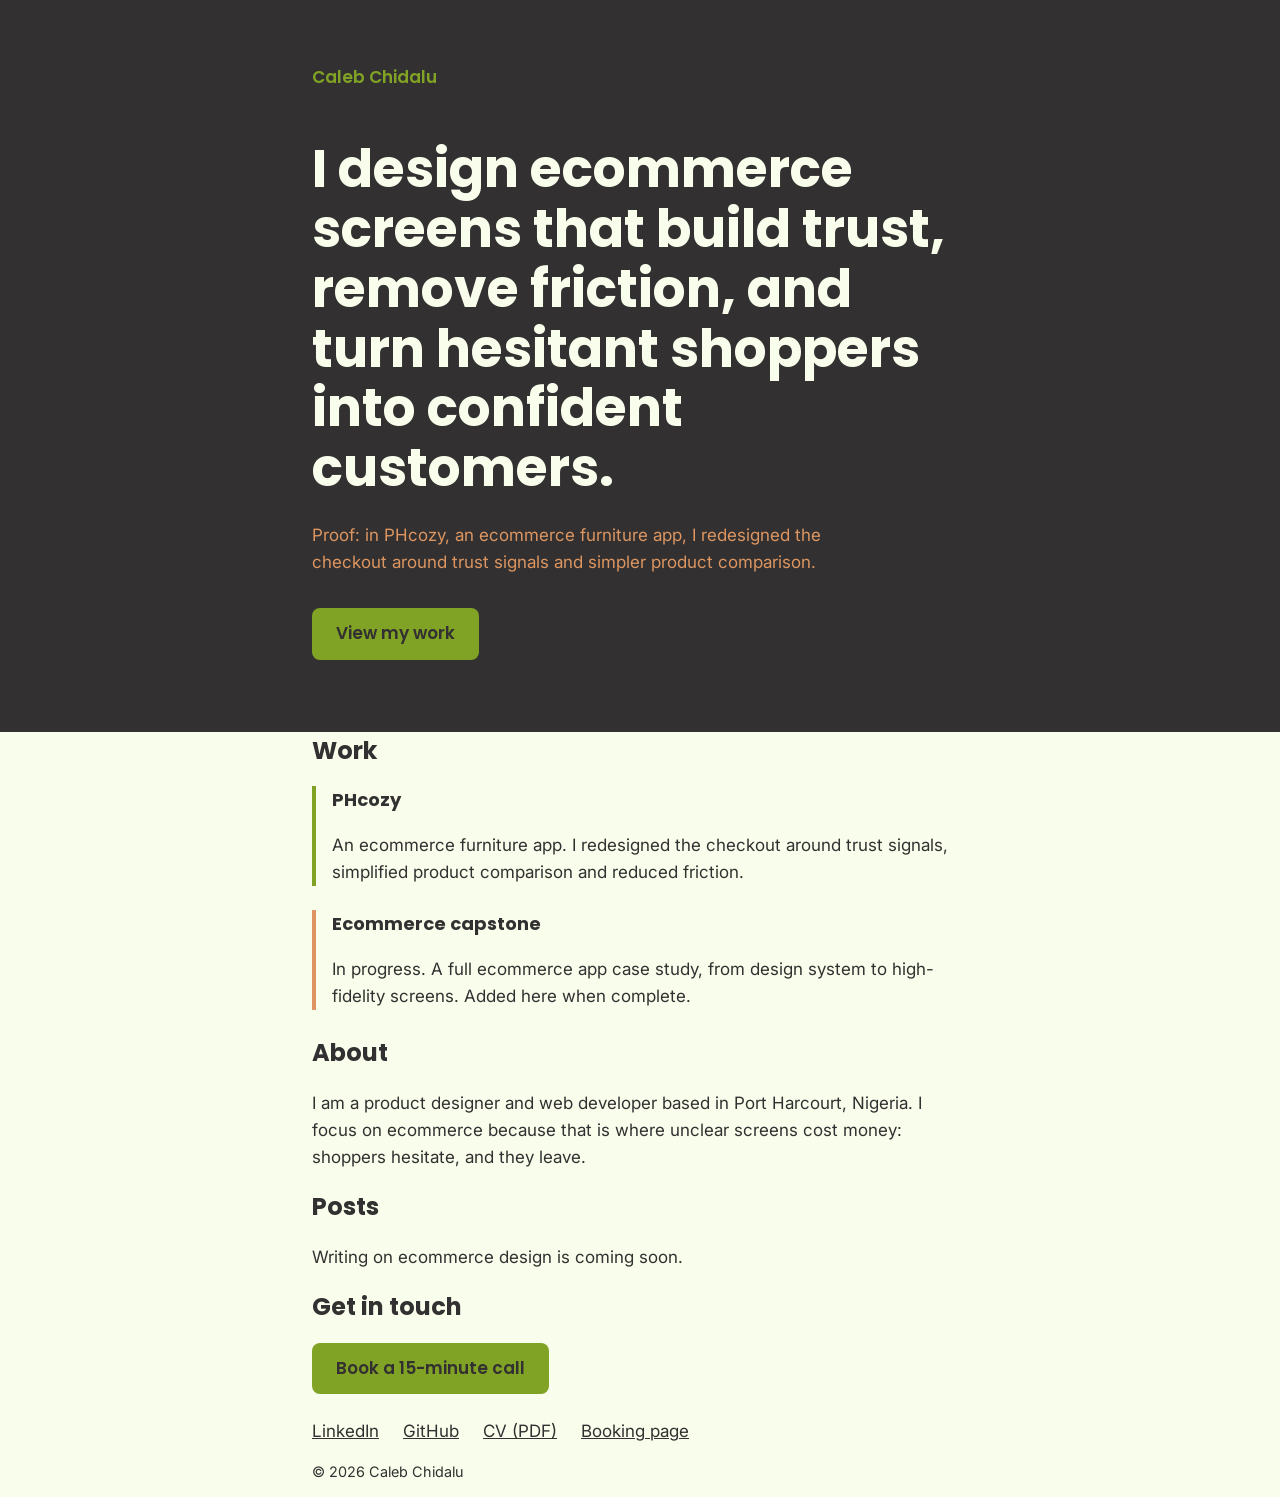
==== index.html @ 43c6c554 "Add files via upload" ====
<!DOCTYPE html>
<html lang="en-GB">
<head>
  <meta charset="utf-8">
  <meta name="viewport" content="width=device-width, initial-scale=1">
  <title>Caleb Chidalu | Ecommerce Product Designer</title>
  <meta name="description" content="Caleb Chidalu designs ecommerce screens that build trust, remove friction, and turn hesitant shoppers into confident customers.">
  <link rel="preconnect" href="https://fonts.googleapis.com">
  <link rel="preconnect" href="https://fonts.gstatic.com" crossorigin>
  <link href="https://fonts.googleapis.com/css2?family=Inter:wght@400;500&family=Poppins:wght@600;700&display=swap" rel="stylesheet">
  <link rel="stylesheet" href="style.css">
</head>
<body>

  <header class="hero">
    <div class="wrap">
      <p class="name">Caleb Chidalu</p>
      <h1>I design ecommerce screens that build trust, remove friction, and turn hesitant shoppers into confident customers.</h1>
      <p class="proof">Proof: in PHcozy, an ecommerce furniture app, I redesigned the checkout around trust signals and simpler product comparison.</p>
      <a class="btn" href="#work">View my work</a>
    </div>
  </header>

  <main>
    <section id="work" class="wrap">
      <h2>Work</h2>
      <article class="item">
        <h3>PHcozy</h3>
        <p>An ecommerce furniture app. I redesigned the checkout around trust signals, simplified product comparison and reduced friction.</p>
      </article>
      <article class="item muted">
        <h3>Ecommerce capstone</h3>
        <p>In progress. A full ecommerce app case study, from design system to high-fidelity screens. Added here when complete.</p>
      </article>
    </section>

    <section id="about" class="wrap">
      <h2>About</h2>
      <p>I am a product designer and web developer based in Port Harcourt, Nigeria. I focus on ecommerce because that is where unclear screens cost money: shoppers hesitate, and they leave.</p>
    </section>

    <section id="posts" class="wrap">
      <h2>Posts</h2>
      <p>Writing on ecommerce design is coming soon.</p>
    </section>

    <section id="contact" class="wrap">
      <h2>Get in touch</h2>
      <p><a class="btn" href="https://cal.com/caleb-chidalu/15min">Book a 15-minute call</a></p>
      <ul class="links">
        <li><a href="https://www.linkedin.com/in/caleb-chidalu-4600a1340/">LinkedIn</a></li>
        <li><a href="https://github.com/caleb-chidalu">GitHub</a></li>
        <li><a href="cv.pdf">CV (PDF)</a></li>
        <li><a href="https://cal.com/caleb-chidalu">Booking page</a></li>
      </ul>
    </section>
  </main>

  <footer class="wrap">
    <p>&copy; 2026 Caleb Chidalu</p>
  </footer>

</body>
</html>
---- style.css ----
:root {
  --green: #81A325;
  --ink: #323030;
  --cream: #F9FEEC;
  --clay: #DD9661;
}

* { box-sizing: border-box; }

body {
  margin: 0;
  font-family: "Inter", Arial, sans-serif;
  font-size: 1.0625rem;
  line-height: 1.6;
  color: var(--ink);
  background: var(--cream);
}

.wrap {
  max-width: 44rem;
  margin: 0 auto;
  padding: 0 1.5rem;
}

h1, h2, h3, .name, .btn {
  font-family: "Poppins", Arial, sans-serif;
}

/* Hero: the one bold moment */
.hero {
  background: var(--ink);
  color: var(--cream);
  padding: 4rem 0 4.5rem;
}

.name {
  font-weight: 600;
  margin: 0 0 3rem;
  color: var(--green);
}

h1 {
  font-size: clamp(2rem, 6vw, 3.25rem);
  line-height: 1.15;
  font-weight: 700;
  margin: 0 0 1.5rem;
}

.proof {
  max-width: 36rem;
  margin: 0 0 2rem;
  color: var(--clay);
}

.btn {
  display: inline-block;
  background: var(--green);
  color: var(--ink);
  font-weight: 600;
  padding: 0.75rem 1.5rem;
  border-radius: 0.5rem;
  text-decoration: none;
}

.btn:hover { background: var(--clay); }

/* Sections */
section { padding: 3rem 0 0; }

h2 {
  font-size: 1.5rem;
  margin: 0 0 1rem;
}

h3 {
  font-size: 1.125rem;
  margin: 0 0 0.25rem;
}

.item {
  border-left: 4px solid var(--green);
  padding-left: 1rem;
  margin-bottom: 1.5rem;
}

.item.muted { border-left-color: var(--clay); }

.links {
  list-style: none;
  padding: 0;
  margin: 1.5rem 0 0;
  display: flex;
  flex-wrap: wrap;
  gap: 0.5rem 1.5rem;
}

a { color: var(--ink); }
a:hover { color: var(--green); }

a:focus-visible {
  outline: 3px solid var(--clay);
  outline-offset: 3px;
}

footer {
  padding-top: 3rem;
  padding-bottom: 2rem;
  font-size: 0.9rem;
}
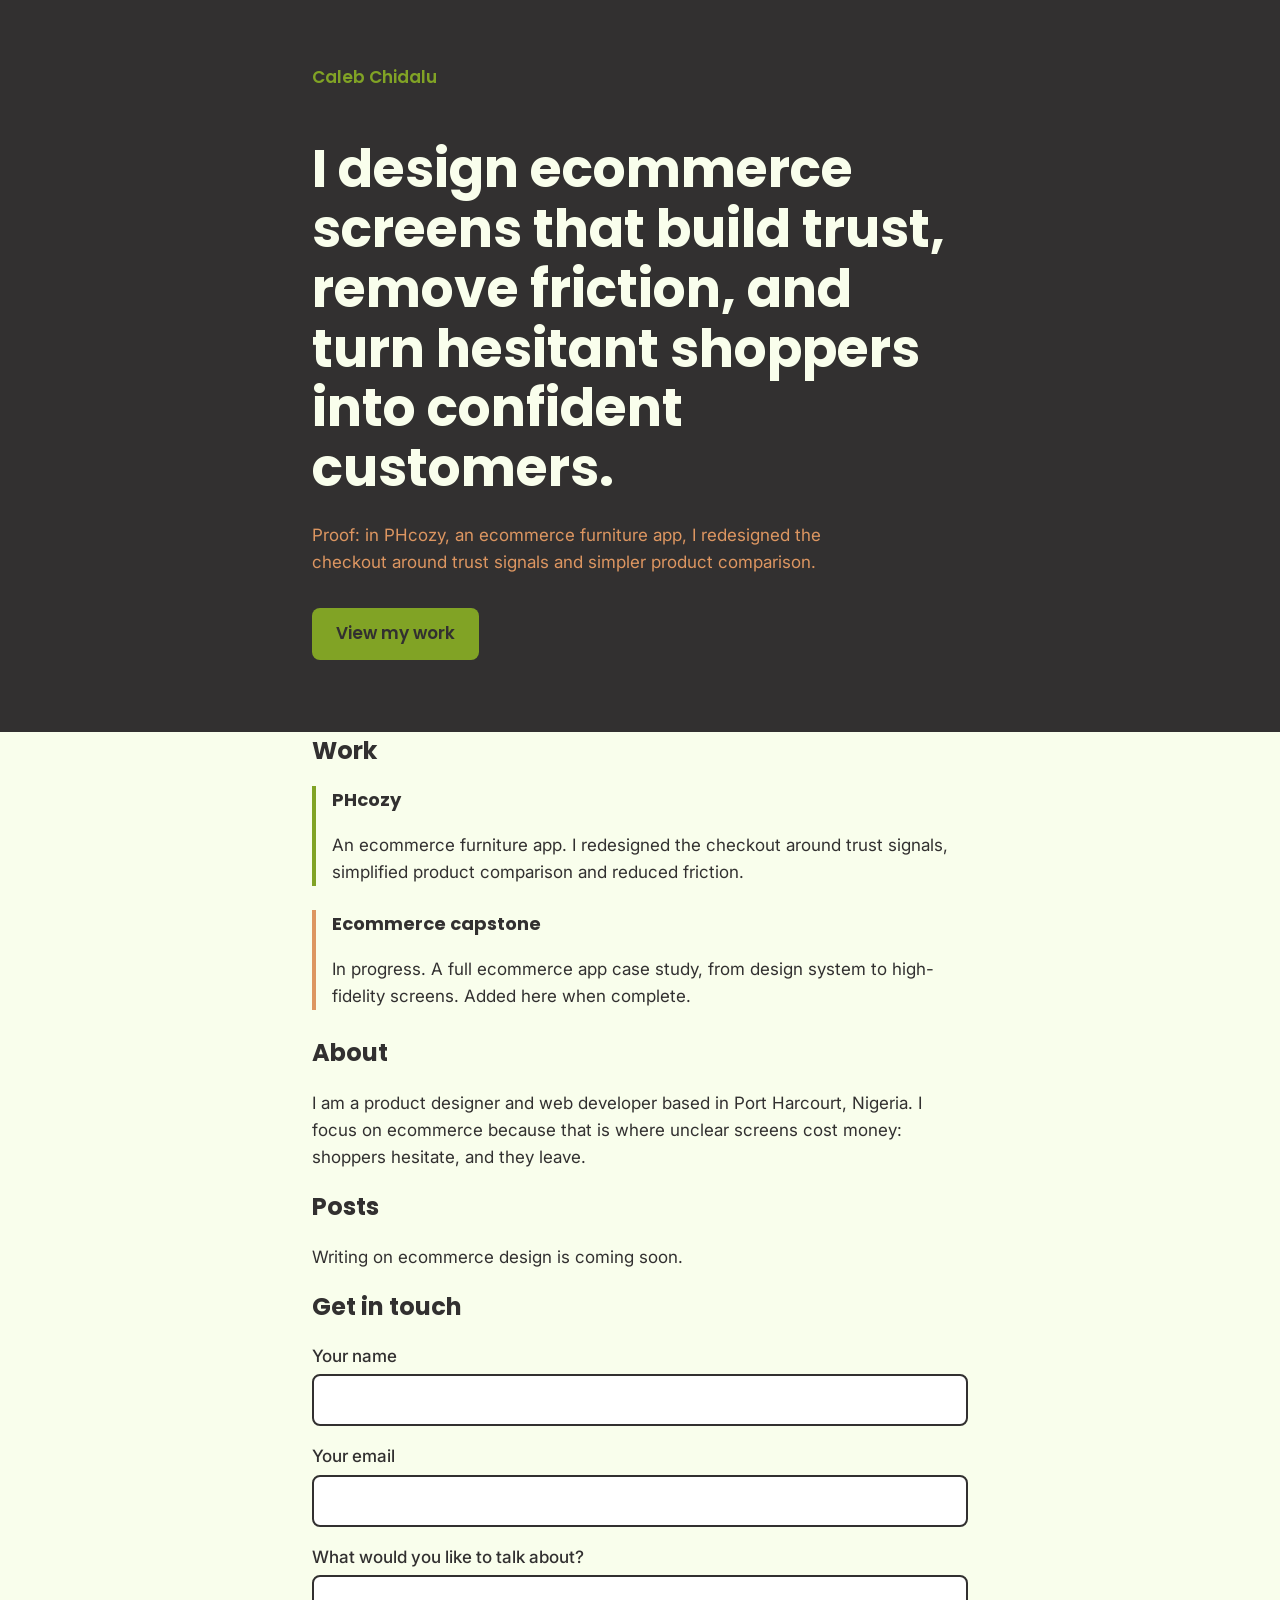
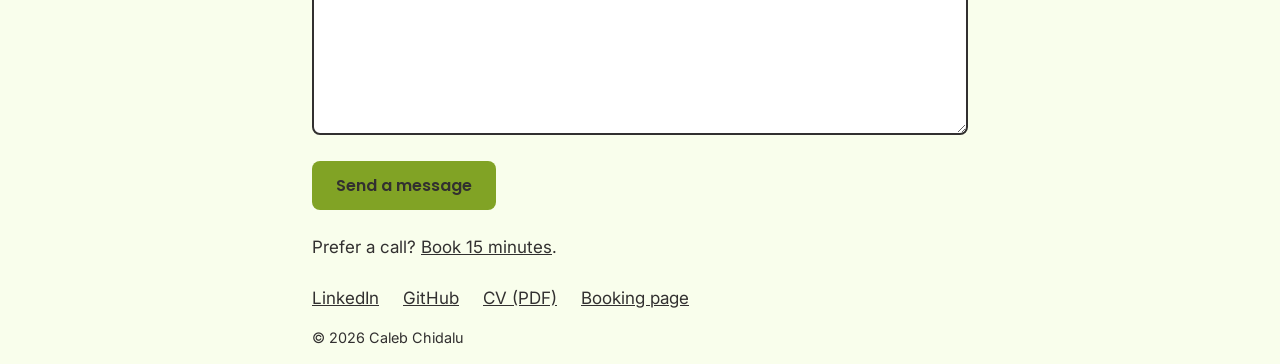
==== commit 025c7bb0: "Add files via upload" ====
--- a/index.html
+++ b/index.html
@@ -46,7 +46,15 @@
 
     <section id="contact" class="wrap">
       <h2>Get in touch</h2>
-      <p><a class="btn" href="https://cal.com/caleb-chidalu/15min">Book a 15-minute call</a></p>
+      <form name="contact" method="POST" action="/thanks.html" data-netlify="true" netlify-honeypot="bot-field">
+        <input type="hidden" name="form-name" value="contact">
+        <p hidden><label>Leave this empty: <input name="bot-field"></label></p>
+        <p><label for="name">Your name</label><input id="name" name="name" type="text" required></p>
+        <p><label for="email">Your email</label><input id="email" name="email" type="email" required></p>
+        <p><label for="message">What would you like to talk about?</label><textarea id="message" name="message" rows="5" required></textarea></p>
+        <button class="btn" type="submit">Send a message</button>
+      </form>
+      <p class="or">Prefer a call? <a href="https://cal.com/caleb-chidalu/15min">Book 15 minutes</a>.</p>
       <ul class="links">
         <li><a href="https://www.linkedin.com/in/caleb-chidalu-4600a1340/">LinkedIn</a></li>
         <li><a href="https://github.com/caleb-chidalu">GitHub</a></li>
--- a/style.css
+++ b/style.css
@@ -107,3 +107,35 @@
   padding-bottom: 2rem;
   font-size: 0.9rem;
 }
+
+/* Contact form */
+form label {
+  display: block;
+  font-weight: 500;
+  margin-bottom: 0.25rem;
+}
+
+form input,
+form textarea {
+  width: 100%;
+  font: inherit;
+  color: var(--ink);
+  background: #fff;
+  border: 2px solid var(--ink);
+  border-radius: 0.5rem;
+  padding: 0.65rem 0.75rem;
+}
+
+form input:focus-visible,
+form textarea:focus-visible {
+  outline: 3px solid var(--clay);
+  outline-offset: 2px;
+}
+
+button.btn {
+  border: 0;
+  cursor: pointer;
+  font-size: 1rem;
+}
+
+.or { margin-top: 1.5rem; }
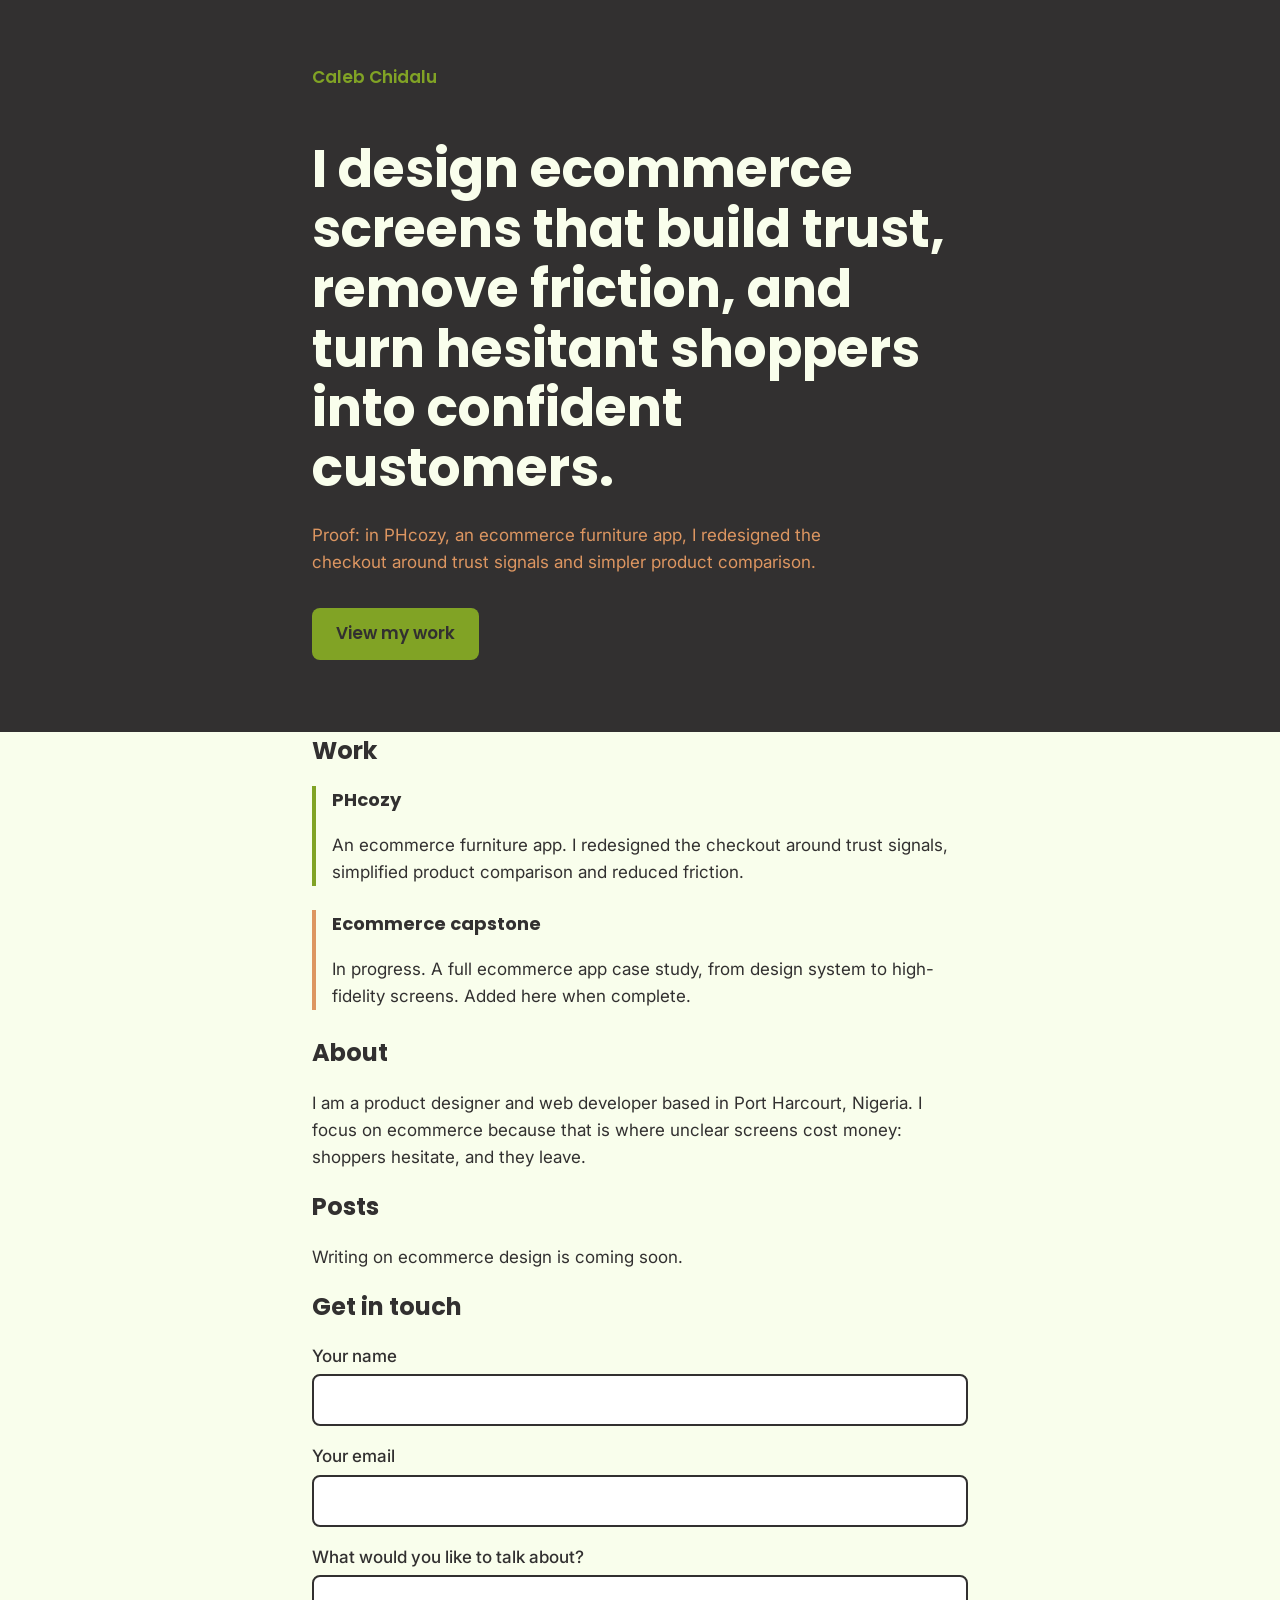
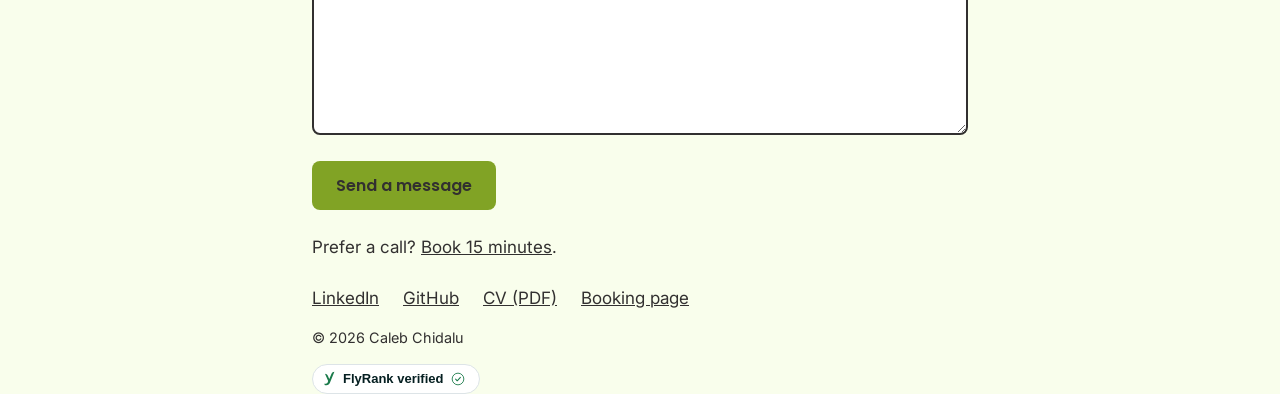
==== commit 919a644e: "Update index.html" ====
--- a/index.html
+++ b/index.html
@@ -5,6 +5,14 @@
   <meta name="viewport" content="width=device-width, initial-scale=1">
   <title>Caleb Chidalu | Ecommerce Product Designer</title>
   <meta name="description" content="Caleb Chidalu designs ecommerce screens that build trust, remove friction, and turn hesitant shoppers into confident customers.">
+  <meta property="og:title" content="Caleb Chidalu | Ecommerce Product Designer">
+<meta property="og:description" content="Caleb Chidalu designs ecommerce screens that build trust and remove friction.">
+<meta property="og:url" content="https://caleb-chidalu.netlify.app/">
+<meta property="og:type" content="website"> 
+  <meta property="og:image" content="https://caleb-chidalu.netlify.app/og-image.png">
+<meta property="og:site_name" content="Caleb Chidalu">
+<meta name="twitter:card" content="summary_large_image">
+<link rel="icon" type="image/png" href="/favicon.png">
   <link rel="preconnect" href="https://fonts.googleapis.com">
   <link rel="preconnect" href="https://fonts.gstatic.com" crossorigin>
   <link href="https://fonts.googleapis.com/css2?family=Inter:wght@400;500&family=Poppins:wght@600;700&display=swap" rel="stylesheet">
@@ -66,7 +74,21 @@
 
   <footer class="wrap">
     <p>&copy; 2026 Caleb Chidalu</p>
+    <a href="https://internship.flyrank.ai/verify?id=FR-D1-T668H-R789R&amp;first_name=Caleb" target="_blank" rel="noopener noreferrer"
+   aria-label="Verify Caleb's FlyRank AI Internship credential"
+   style="box-sizing:border-box;margin:0;padding:0;border:0;background:none;text-decoration:none;font-family:-apple-system,BlinkMacSystemFont,'Segoe UI',Roboto,Helvetica,Arial,sans-serif;font-style:normal;line-height:1.25;text-transform:none;float:none;-webkit-font-smoothing:antialiased;display:inline-flex;align-items:center;gap:8px;padding:6px 14px 6px 11px;background:#FFFFFF;border:1px solid #DDE4E7;border-radius:9999px;vertical-align:middle;white-space:nowrap">
+  <svg width="11" height="15" viewBox="26 18 44 60" fill="none" xmlns="http://www.w3.org/2000/svg" aria-hidden="true" focusable="false" style="display:block;flex:none;opacity:1;transform:none;max-width:none"><path d="M28.2354 74.2202V67.9039C29.6419 68.4369 31.3724 68.7055 33.4311 68.7055C35.3235 68.7055 36.8153 68.2396 37.8979 67.3079C38.9805 66.3762 39.9566 64.8695 40.8218 62.792L42.6887 58.3139L29.8976 29.2879C35.0038 29.2879 39.6028 32.3307 41.5294 36.9893L47.0746 50.3985L56.0126 28.6038C57.9221 23.9452 62.5168 20.894 67.6187 20.894L50.0795 63.5936C48.4556 67.5933 46.5205 70.5102 44.2743 72.3484C42.0281 74.1867 39.1169 75.1058 35.5451 75.1058C32.6212 75.1058 30.1875 74.812 28.2354 74.2244V74.2202Z" fill="#1A7A4A" /></svg>
+  <span style="margin:0;padding:0;border:0;background:none;color:inherit;font-weight:400;font-style:normal;letter-spacing:normal;text-transform:none;text-decoration:none;white-space:normal;float:none;font-size:13px;font-weight:600;color:#051F21">FlyRank verified</span>
+  <svg width="14" height="14" viewBox="0 0 24 24" fill="none" xmlns="http://www.w3.org/2000/svg" aria-hidden="true" focusable="false" style="display:block;flex:none;opacity:1;transform:none;max-width:none"><circle cx="12" cy="12" r="10" stroke="#1A7A4A" stroke-width="1.5" /><path d="M7.9 12.3l2.8 2.8 5.4-5.8" stroke="#1A7A4A" stroke-width="1.8" stroke-linecap="round" stroke-linejoin="round" /></svg>
+</a>
   </footer>
 
+<script>
+  document.querySelector('form').addEventListener('submit', function () {
+    var btn = this.querySelector('button[type="submit"], input[type="submit"]');
+    if (btn) { btn.disabled = true; btn.textContent = 'Sending...'; }
+  });
+</script> 
+  <!-- Cloudflare Web Analytics --><script type='module' src='https://static.cloudflareinsights.com/beacon.min.js' data-cf-beacon='{"token": "8c2bf1df86e8419b9ee4f6b3da6a8192"}'></script><!-- End Cloudflare Web Analytics -->
 </body>
 </html>
